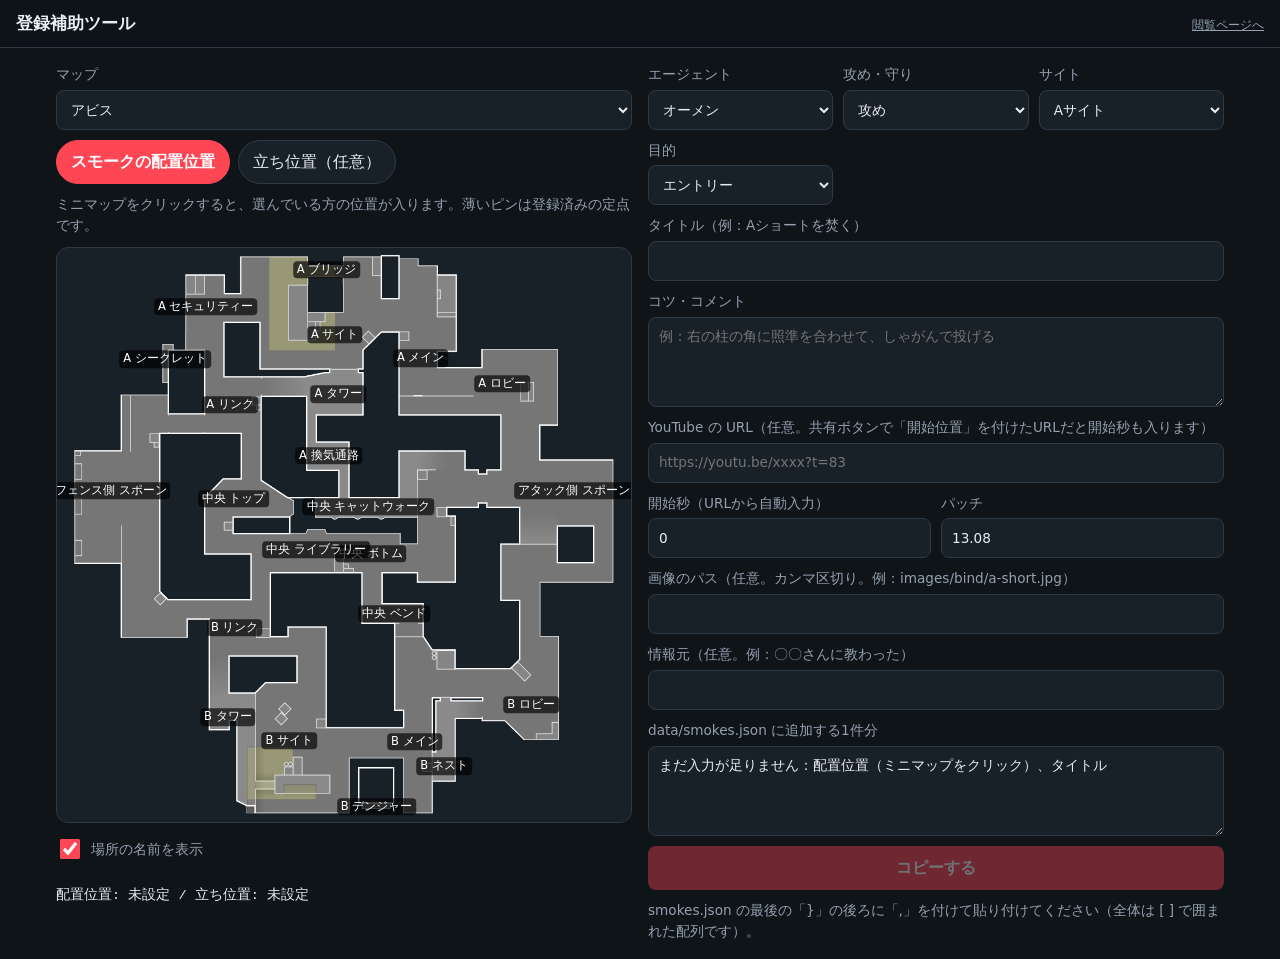
==== tools/picker.html @ d67166f4 "スモークのピンを実寸表示にし、他のエージェントの登録に対応 ピンが34px固定で着弾範囲が分からなかったため、エージェントごとの半径とマップの縮尺から 実寸の直径を計算し、半透明の円で描くようにした。" ====
<!doctype html>
<html lang="ja">
<head>
  <meta charset="utf-8">
  <meta name="viewport" content="width=device-width, initial-scale=1">
  <title>登録補助ツール | スモーク定点ノート</title>
  <link rel="stylesheet" href="../css/style.css">
  <style>
    .picker { display: grid; gap: 16px; padding: 16px; max-width: 1200px; margin: 0 auto; }
    @media (min-width: 900px) { .picker { grid-template-columns: 1fr 1fr; align-items: start; } }
    .picker .minimap { cursor: crosshair; }
    .ghost { opacity: 0.7; pointer-events: none !important; }
    .form { display: grid; gap: 10px; }
    .form label { display: grid; gap: 4px; font-size: 0.85rem; color: var(--muted); }
    .form input, .form select, .form textarea {
      font: inherit; color: var(--text); background: var(--panel); border: 1px solid var(--line);
      border-radius: 8px; padding: 8px 10px; min-height: 40px;
    }
    .form textarea { min-height: 90px; resize: vertical; }
    .row { display: grid; grid-template-columns: repeat(auto-fit, minmax(140px, 1fr)); gap: 10px; }
    .mode { display: flex; gap: 8px; flex-wrap: wrap; }
    .coord { font-family: ui-monospace, monospace; font-size: 0.85rem; color: var(--text); }
    .output { width: 100%; min-height: 260px; font-family: ui-monospace, monospace; font-size: 0.8rem; }
    .primary { min-height: var(--tap); border: 0; border-radius: 8px; background: var(--accent); color: #fff; font-weight: 700; }
    .primary:disabled { opacity: 0.4; cursor: not-allowed; }
    .hint { color: var(--muted); font-size: 0.85rem; margin: 0; }
  </style>
</head>
<body>
  <header class="topbar">
    <h1>登録補助ツール</h1>
    <a href="../index.html" class="act-label">閲覧ページへ</a>
  </header>

  <main class="picker">
    <section>
      <div class="form">
        <label>マップ
          <select id="map"></select>
        </label>
        <div class="mode" role="radiogroup" aria-label="クリックで設定する位置">
          <button type="button" class="chip is-active" data-mode="target">スモークの配置位置</button>
          <button type="button" class="chip" data-mode="stand">立ち位置（任意）</button>
        </div>
        <p class="hint">ミニマップをクリックすると、選んでいる方の位置が入ります。薄いピンは登録済みの定点です。</p>
      </div>
      <div id="minimap" class="minimap" style="margin-top:10px">
        <img id="minimap-img" alt="">
        <svg id="minimap-lines" class="minimap-lines" viewBox="0 0 1 1" preserveAspectRatio="none" aria-hidden="true"></svg>
        <div id="minimap-callouts" class="minimap-layer"></div>
        <div id="minimap-pins" class="minimap-layer"></div>
      </div>
      <label class="toggle"><input type="checkbox" id="show-callouts" checked><span>場所の名前を表示</span></label>
      <p class="coord">配置位置: <span id="target-text">未設定</span> / 立ち位置: <span id="stand-text">未設定</span></p>
    </section>

    <section class="form">
      <div class="row">
        <label>エージェント
          <select id="agent"></select>
        </label>
        <label>攻め・守り
          <select id="side"><option value="attack">攻め</option><option value="defense">守り</option></select>
        </label>
        <label>サイト
          <select id="site"></select>
        </label>
        <label>目的
          <select id="purpose"></select>
        </label>
      </div>
      <label>タイトル（例：Aショートを焚く）
        <input id="title" type="text">
      </label>
      <label>コツ・コメント
        <textarea id="comment" placeholder="例：右の柱の角に照準を合わせて、しゃがんで投げる"></textarea>
      </label>
      <label>YouTube の URL（任意。共有ボタンで「開始位置」を付けたURLだと開始秒も入ります）
        <input id="youtube" type="url" placeholder="https://youtu.be/xxxx?t=83">
      </label>
      <div class="row">
        <label>開始秒（URLから自動入力）
          <input id="start" type="number" min="0" value="0">
        </label>
        <label>パッチ
          <input id="patch" type="text">
        </label>
      </div>
      <label>画像のパス（任意。カンマ区切り。例：images/bind/a-short.jpg）
        <input id="images" type="text">
      </label>
      <label>情報元（任意。例：〇〇さんに教わった）
        <input id="source" type="text">
      </label>

      <label>data/smokes.json に追加する1件分
        <textarea id="output" class="output" readonly></textarea>
      </label>
      <button type="button" id="copy" class="primary">コピーする</button>
      <p class="hint">smokes.json の最後の「}」の後ろに「,」を付けて貼り付けてください（全体は [ ] で囲まれた配列です）。</p>
    </section>
  </main>

  <script src="../js/common.js"></script>
  <script src="picker.js"></script>
</body>
</html>
---- css/style.css ----
/* スマホを基準に作り、広い画面では2列に広げる */
:root {
  --bg: #0f1419;
  --panel: #182028;
  --panel-2: #212b35;
  --line: #2e3a46;
  --text: #e8edf2;
  --muted: #93a1af;
  --accent: #ff4655;      /* ピン・選択中 */
  --accent-soft: #ff465522;
  --stand: #3ddc97;       /* 立ち位置 */
  --warn: #f5b942;
  --radius: 12px;
  --tap: 44px;            /* タップしやすい最小サイズ */
}

* { box-sizing: border-box; }

/* display を指定した要素でも hidden 属性で確実に隠す */
[hidden] { display: none !important; }

html { -webkit-text-size-adjust: 100%; }

body {
  margin: 0;
  background: var(--bg);
  color: var(--text);
  font-family: system-ui, -apple-system, "Hiragino Sans", "Noto Sans JP", sans-serif;
  font-size: 16px;
  line-height: 1.6;
}

button { font: inherit; color: inherit; cursor: pointer; }

.topbar {
  position: sticky;
  top: 0;
  z-index: 10;
  display: flex;
  flex-wrap: wrap; /* 1行に収まらなければ右側の表示を2行目へ回す */
  align-items: baseline;
  justify-content: space-between;
  gap: 2px 8px;
  padding: 10px 16px;
  background: rgba(15, 20, 25, 0.92);
  backdrop-filter: blur(6px);
  border-bottom: 1px solid var(--line);
}
.topbar h1 { margin: 0; font-size: 1.05rem; white-space: nowrap; }
.act-label {
  max-width: 100%;
  overflow: hidden;
  color: var(--muted);
  font-size: 0.75rem;
  text-align: right;
  white-space: nowrap;
  text-overflow: ellipsis;
}

.layout {
  display: grid;
  /* minmax(0, …)：マップ選択行の長さで列が広がらないようにする */
  grid-template-columns: minmax(0, 1fr);
  gap: 16px;
  padding: 12px 16px 24px;
  max-width: 1200px;
  margin: 0 auto;
}

/* ---------- 絞り込み ---------- */
.controls { display: grid; grid-template-columns: minmax(0, 1fr); gap: 10px; }

.chips { display: flex; gap: 8px; }
.chips.wrap { flex-wrap: wrap; }
.chips.scroll-x {
  overflow-x: auto;
  scrollbar-width: none;
  padding-bottom: 2px;
  margin: 0 -16px;
  padding-left: 16px;
  padding-right: 16px;
}
.chips.scroll-x::-webkit-scrollbar { display: none; }

.chip {
  flex: 0 0 auto;
  min-height: var(--tap);
  padding: 0 14px;
  border: 1px solid var(--line);
  border-radius: 999px;
  background: var(--panel);
  display: inline-flex;
  align-items: center;
  gap: 6px;
  white-space: nowrap;
}
.chip.is-active { background: var(--accent); border-color: var(--accent); color: #fff; font-weight: 700; }
.chip-select {
  min-height: var(--tap);
  max-width: 100%;
  padding: 0 10px;
  border: 1px solid var(--line);
  border-radius: 999px;
  background: var(--panel);
  color: var(--text);
  font: inherit;
}
.chip-select.is-active { background: var(--accent); border-color: var(--accent); color: #fff; font-weight: 700; }
.chip-count {
  font-size: 0.75rem;
  min-width: 1.4em;
  padding: 0 6px;
  border-radius: 999px;
  background: #0003;
  text-align: center;
}

.other-maps summary {
  min-height: var(--tap);
  display: flex;
  align-items: center;
  color: var(--muted);
  font-size: 0.9rem;
  cursor: pointer;
}
.other-maps[open] summary { margin-bottom: 6px; }

.segmented {
  display: grid;
  grid-template-columns: 1fr 1fr;
  padding: 4px;
  gap: 4px;
  background: var(--panel);
  border: 1px solid var(--line);
  border-radius: var(--radius);
}
.segmented button {
  min-height: var(--tap);
  border: 0;
  border-radius: 8px;
  background: transparent;
  font-weight: 700;
}
.segmented button.is-active { background: var(--panel-2); color: var(--accent); }

/* ---------- ミニマップ ---------- */
.minimap {
  position: relative;
  width: 100%;
  aspect-ratio: 1 / 1;
  border-radius: var(--radius);
  overflow: hidden;
  background: var(--panel);
  border: 1px solid var(--line);
  container-type: inline-size; /* ピンの大きさをマップの表示幅に合わせるため */
}
.minimap img { position: absolute; inset: 0; width: 100%; height: 100%; object-fit: contain; }
.minimap-layer, .minimap-lines { position: absolute; inset: 0; width: 100%; height: 100%; }
.minimap-layer { pointer-events: none; }
.minimap-layer > * { pointer-events: auto; }
.minimap-lines { pointer-events: none; }
.minimap-lines line {
  stroke: var(--stand);
  stroke-width: 2px;
  stroke-dasharray: 6 4;
  vector-effect: non-scaling-stroke; /* 画面サイズに関係なく線の太さを一定に */
}

.pin {
  /* 直径は smokeStyle() が実寸から計算して渡す。下の 6cqw は半径が未登録のエージェント用 */
  width: var(--pin-size, 6cqw);
  height: var(--pin-size, 6cqw);
  margin: calc(var(--pin-size, 6cqw) / -2) 0 0 calc(var(--pin-size, 6cqw) / -2);
  position: absolute;
  display: flex;
  align-items: center;
  justify-content: center;
  padding: 0;
  border-radius: 50%;
  border: 1.5px solid #fff;
  background: #ff465566; /* 塗りだけ透かして下の地形を見えるようにする */
  color: #fff;
  font-weight: 800;
  font-size: max(10px, 2.8cqw); /* 円が小さくても番号は読める大きさを保つ */
  line-height: 1;
  white-space: nowrap;
  text-shadow: 0 1px 2px #000;
  outline-offset: 2px;
}
/* 見た目が小さくてもタップ判定は44px確保する */
.pin::after {
  content: "";
  position: absolute;
  top: 50%;
  left: 50%;
  width: max(100%, var(--tap));
  height: max(100%, var(--tap));
  transform: translate(-50%, -50%);
}
/* 円の大きさは実寸なので、選択中も拡大せず色で区別する */
.pin.is-selected { background: #ff4655aa; box-shadow: 0 0 0 3px var(--accent-soft); z-index: 2; }

.stand {
  --stand-size: max(8px, 2.4cqw);
  position: absolute;
  width: var(--stand-size);
  height: var(--stand-size);
  margin: calc(var(--stand-size) / -2) 0 0 calc(var(--stand-size) / -2);
  border-radius: 50%;
  background: var(--stand);
  border: 2px solid #fff;
}

.callout {
  position: absolute;
  transform: translate(-50%, -50%);
  padding: 0 4px;
  font-size: 0.62rem;
  line-height: 1.5;
  white-space: nowrap;
  color: #fff;
  background: #000a;
  border-radius: 4px;
  pointer-events: none !important;
}

.toggle {
  display: inline-flex;
  align-items: center;
  gap: 8px;
  min-height: var(--tap);
  margin-top: 4px;
  color: var(--muted);
  font-size: 0.9rem;
}
.toggle input { width: 20px; height: 20px; accent-color: var(--accent); }

/* ---------- カード ---------- */
.result-count { margin: 0 0 8px; color: var(--muted); font-size: 0.9rem; }

.cards { list-style: none; margin: 0; padding: 0; display: grid; gap: 12px; }

.card {
  background: var(--panel);
  border: 1px solid var(--line);
  border-radius: var(--radius);
  padding: 12px;
  display: grid;
  gap: 8px;
}
.card.is-selected { border-color: var(--accent); box-shadow: 0 0 0 1px var(--accent); }

.card-head {
  display: flex;
  align-items: flex-start;
  gap: 10px;
  min-height: var(--tap);
  padding: 0;
  border: 0;
  background: none;
  text-align: left;
}
.card-number {
  flex: 0 0 auto;
  width: 30px;
  height: 30px;
  border-radius: 50%;
  background: var(--accent);
  display: grid;
  place-items: center;
  font-weight: 800;
  font-size: 0.85rem;
}
.card-title { font-weight: 700; padding-top: 2px; }

.badges { display: flex; flex-wrap: wrap; gap: 6px; }
.badge {
  font-size: 0.75rem;
  padding: 2px 8px;
  border-radius: 999px;
  background: var(--panel-2);
  color: var(--muted);
}
.badge-agent { color: var(--text); }
.badge-warn { color: var(--bg); background: var(--warn); }

.card-comment { margin: 0; white-space: pre-wrap; }
.card-image { width: 100%; border-radius: 8px; display: block; }
.card-source { margin: 0; color: var(--muted); font-size: 0.8rem; }

.video-button {
  width: 100%;
  min-height: var(--tap);
  border: 1px solid var(--line);
  border-radius: 8px;
  background: var(--panel-2);
}
.video iframe { width: 100%; aspect-ratio: 16 / 9; border: 0; border-radius: 8px; display: block; }

.empty {
  padding: 16px;
  border: 1px dashed var(--line);
  border-radius: var(--radius);
  color: var(--muted);
  font-size: 0.9rem;
}

/* ---------- 初期設定の案内・フッター ---------- */
.setup-message { max-width: 640px; margin: 24px auto; padding: 16px; }
.setup-message code { background: var(--panel-2); padding: 2px 6px; border-radius: 4px; word-break: break-all; }

.footer { padding: 16px; color: var(--muted); font-size: 0.75rem; border-top: 1px solid var(--line); }
.footer p { max-width: 40rem; margin: 0 auto; text-wrap: pretty; }
.footer p + p { margin-top: 8px; }

/* ---------- 広い画面（PC・タブレット横） ---------- */
@media (min-width: 900px) {
  .layout {
    grid-template-columns: minmax(360px, 1fr) minmax(320px, 1fr);
    grid-template-areas:
      "controls controls"
      "map      list";
    align-items: start;
  }
  .controls { grid-area: controls; }
  .map-panel { grid-area: map; position: sticky; top: 64px; }
  .list-panel { grid-area: list; }
  .chips.scroll-x { flex-wrap: wrap; overflow: visible; margin: 0; padding: 0; }
  .segmented { max-width: 320px; }
  .callout { font-size: 0.72rem; }
  .footer { text-align: center; }
}
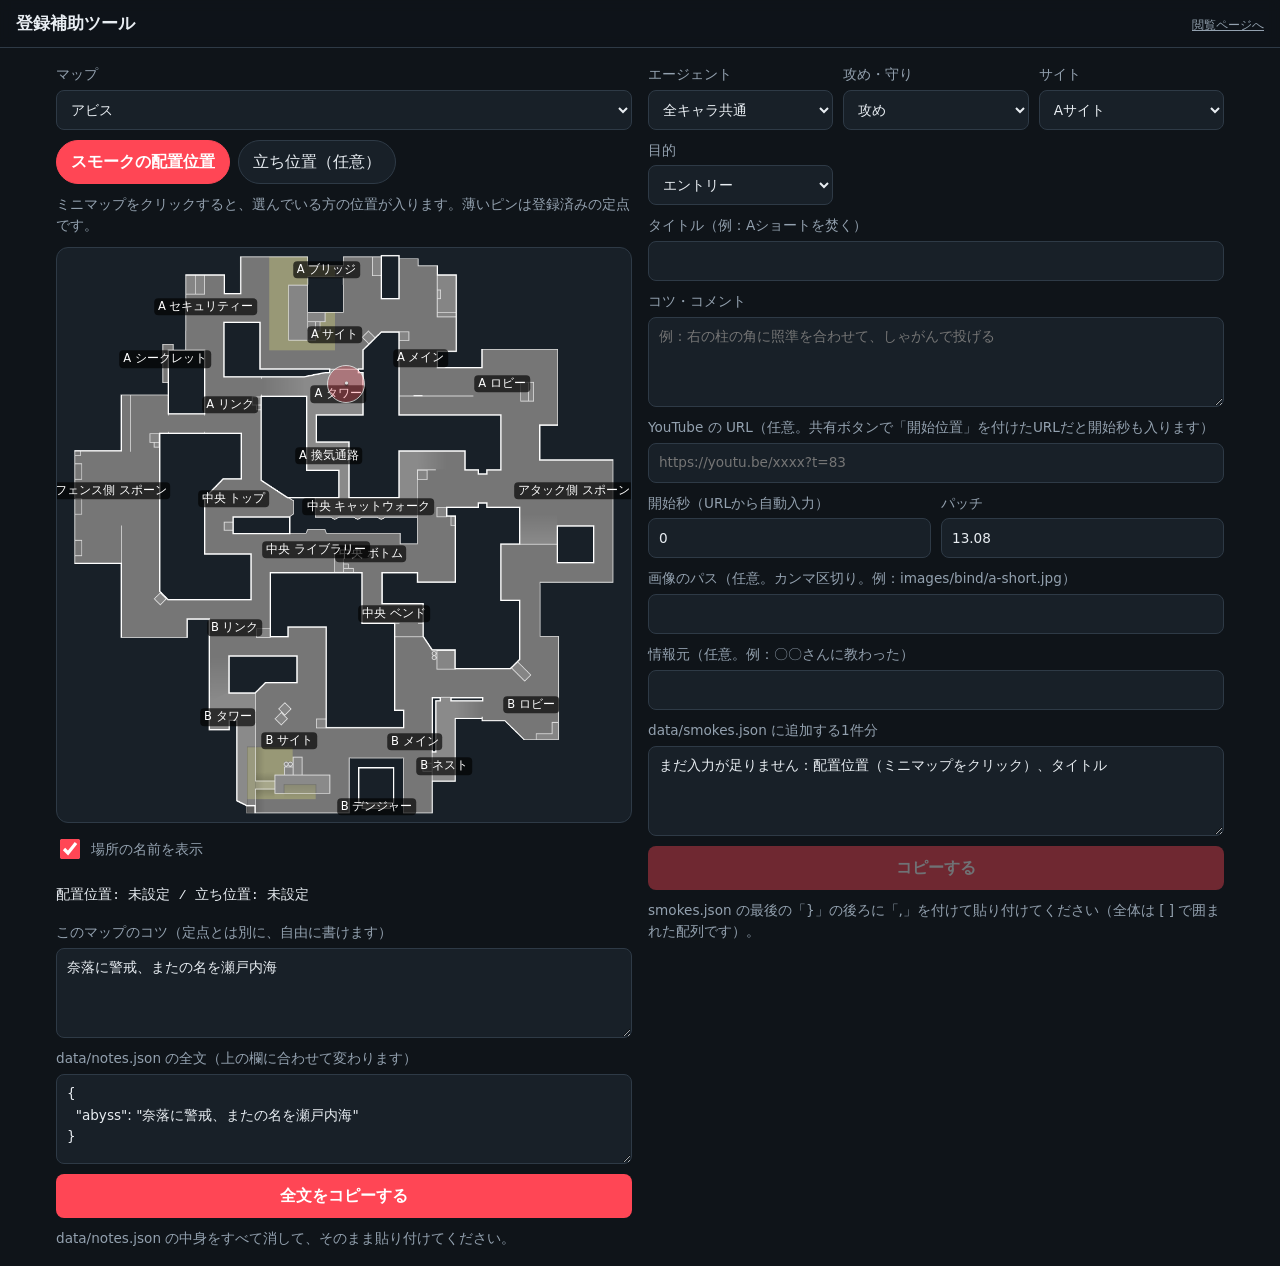
==== commit c117ed5a: "マップごとのコツ欄と登録補助ツールからの直接保存を追加 定点とは別にマップの注意点を残せるよう data/notes.json と閲覧ページの表示を追加した。 JSON の貼り付けをなくすため、scr" ====
--- a/tools/picker.html
+++ b/tools/picker.html
@@ -21,6 +21,8 @@
     .mode { display: flex; gap: 8px; flex-wrap: wrap; }
     .coord { font-family: ui-monospace, monospace; font-size: 0.85rem; color: var(--text); }
     .output { width: 100%; min-height: 260px; font-family: ui-monospace, monospace; font-size: 0.8rem; }
+    .notes-form { margin-top: 16px; }
+    .notes-output { width: 100%; font-family: ui-monospace, monospace; font-size: 0.8rem; }
     .primary { min-height: var(--tap); border: 0; border-radius: 8px; background: var(--accent); color: #fff; font-weight: 700; }
     .primary:disabled { opacity: 0.4; cursor: not-allowed; }
     .hint { color: var(--muted); font-size: 0.85rem; margin: 0; }
@@ -52,6 +54,19 @@
       </div>
       <label class="toggle"><input type="checkbox" id="show-callouts" checked><span>場所の名前を表示</span></label>
       <p class="coord">配置位置: <span id="target-text">未設定</span> / 立ち位置: <span id="stand-text">未設定</span></p>
+
+      <div class="notes-form form">
+        <label>このマップのコツ（定点とは別に、自由に書けます）
+          <textarea id="map-note" placeholder="例：このマップは初動で中央を取ると動きやすい"></textarea>
+        </label>
+        <label class="copy-only">data/notes.json の全文（上の欄に合わせて変わります）
+          <textarea id="notes-output" class="notes-output" readonly></textarea>
+        </label>
+        <button type="button" id="copy-notes" class="primary copy-only">全文をコピーする</button>
+        <p class="hint copy-only">data/notes.json の中身をすべて消して、そのまま貼り付けてください。</p>
+        <button type="button" id="save-notes" class="primary save-only" hidden disabled>コツを保存する</button>
+        <p class="hint save-only" hidden>マップを切り替えて書いた分もまとめて保存します。</p>
+      </div>
     </section>
 
     <section class="form">
@@ -96,8 +111,10 @@
       <label>data/smokes.json に追加する1件分
         <textarea id="output" class="output" readonly></textarea>
       </label>
-      <button type="button" id="copy" class="primary">コピーする</button>
-      <p class="hint">smokes.json の最後の「}」の後ろに「,」を付けて貼り付けてください（全体は [ ] で囲まれた配列です）。</p>
+      <button type="button" id="copy" class="primary copy-only">コピーする</button>
+      <p class="hint copy-only">smokes.json の最後の「}」の後ろに「,」を付けて貼り付けてください（全体は [ ] で囲まれた配列です）。</p>
+      <button type="button" id="save-smoke" class="primary save-only" hidden disabled>定点を保存する</button>
+      <p class="hint save-only" hidden>data/smokes.json の最後に追加します。保存すると入力欄は空に戻ります。</p>
     </section>
   </main>
 
--- a/css/style.css
+++ b/css/style.css
@@ -95,17 +95,52 @@
   white-space: nowrap;
 }
 .chip.is-active { background: var(--accent); border-color: var(--accent); color: #fff; font-weight: 700; }
-.chip-select {
-  min-height: var(--tap);
-  max-width: 100%;
-  padding: 0 10px;
-  border: 1px solid var(--line);
-  border-radius: 999px;
-  background: var(--panel);
-  color: var(--text);
-  font: inherit;
-}
-.chip-select.is-active { background: var(--accent); border-color: var(--accent); color: #fff; font-weight: 700; }
+/* プール外のマップとエージェントのメニュー（一覧の角も丸くするため自前で作っている） */
+.chip-menu { position: relative; }
+.chip-menu-toggle::after {
+  content: "";
+  width: 7px;
+  height: 7px;
+  margin: -3px 2px 0 2px;
+  border-right: 1.5px solid currentColor;
+  border-bottom: 1.5px solid currentColor;
+  transform: rotate(45deg);
+}
+.chip-menu-toggle[aria-expanded="true"]::after { margin-top: 3px; transform: rotate(225deg); }
+.chip.is-outlined { border-color: var(--accent); color: var(--accent); font-weight: 700; }
+.chip-menu-list {
+  position: absolute;
+  top: calc(100% + 6px);
+  left: 0;
+  z-index: 5;
+  display: grid;
+  gap: 2px;
+  min-width: 11em;
+  max-height: 75vh;
+  overflow-y: auto;
+  scrollbar-width: none; /* 太いスクロールバーが角丸の内側に出ないようにする */
+  padding: 6px;
+  border: 1px solid var(--line);
+  border-radius: var(--radius);
+  background: var(--panel);
+  box-shadow: 0 6px 20px #0008;
+}
+.chip-menu-list.align-right { left: auto; right: 0; }
+.chip-menu-list button {
+  min-height: var(--tap);
+  display: flex;
+  align-items: center;
+  justify-content: space-between;
+  gap: 12px;
+  padding: 0 12px;
+  border: 0;
+  border-radius: 8px;
+  background: transparent;
+  text-align: left;
+  white-space: nowrap;
+}
+.chip-menu-list button:hover { background: var(--panel-2); }
+.chip-menu-list button.is-active { color: var(--accent); font-weight: 700; }
 .chip-count {
   font-size: 0.75rem;
   min-width: 1.4em;
@@ -115,19 +150,11 @@
   text-align: center;
 }
 
-.other-maps summary {
-  min-height: var(--tap);
-  display: flex;
-  align-items: center;
-  color: var(--muted);
-  font-size: 0.9rem;
-  cursor: pointer;
-}
-.other-maps[open] summary { margin-bottom: 6px; }
+.sub-menus { display: flex; flex-wrap: wrap; gap: 8px; margin-top: 8px; }
 
 .segmented {
   display: grid;
-  grid-template-columns: 1fr 1fr;
+  grid-template-columns: repeat(3, 1fr);
   padding: 4px;
   gap: 4px;
   background: var(--panel);
@@ -236,6 +263,16 @@
 .toggle input { width: 20px; height: 20px; accent-color: var(--accent); }
 
 /* ---------- カード ---------- */
+.map-note {
+  margin-bottom: 12px;
+  padding: 12px;
+  background: var(--panel);
+  border: 1px solid var(--line);
+  border-radius: var(--radius);
+}
+.map-note h2 { margin: 0 0 4px; color: var(--muted); font-size: 0.9rem; }
+.map-note p { margin: 0; white-space: pre-wrap; overflow-wrap: anywhere; }
+
 .result-count { margin: 0 0 8px; color: var(--muted); font-size: 0.9rem; }
 
 .cards { list-style: none; margin: 0; padding: 0; display: grid; gap: 12px; }
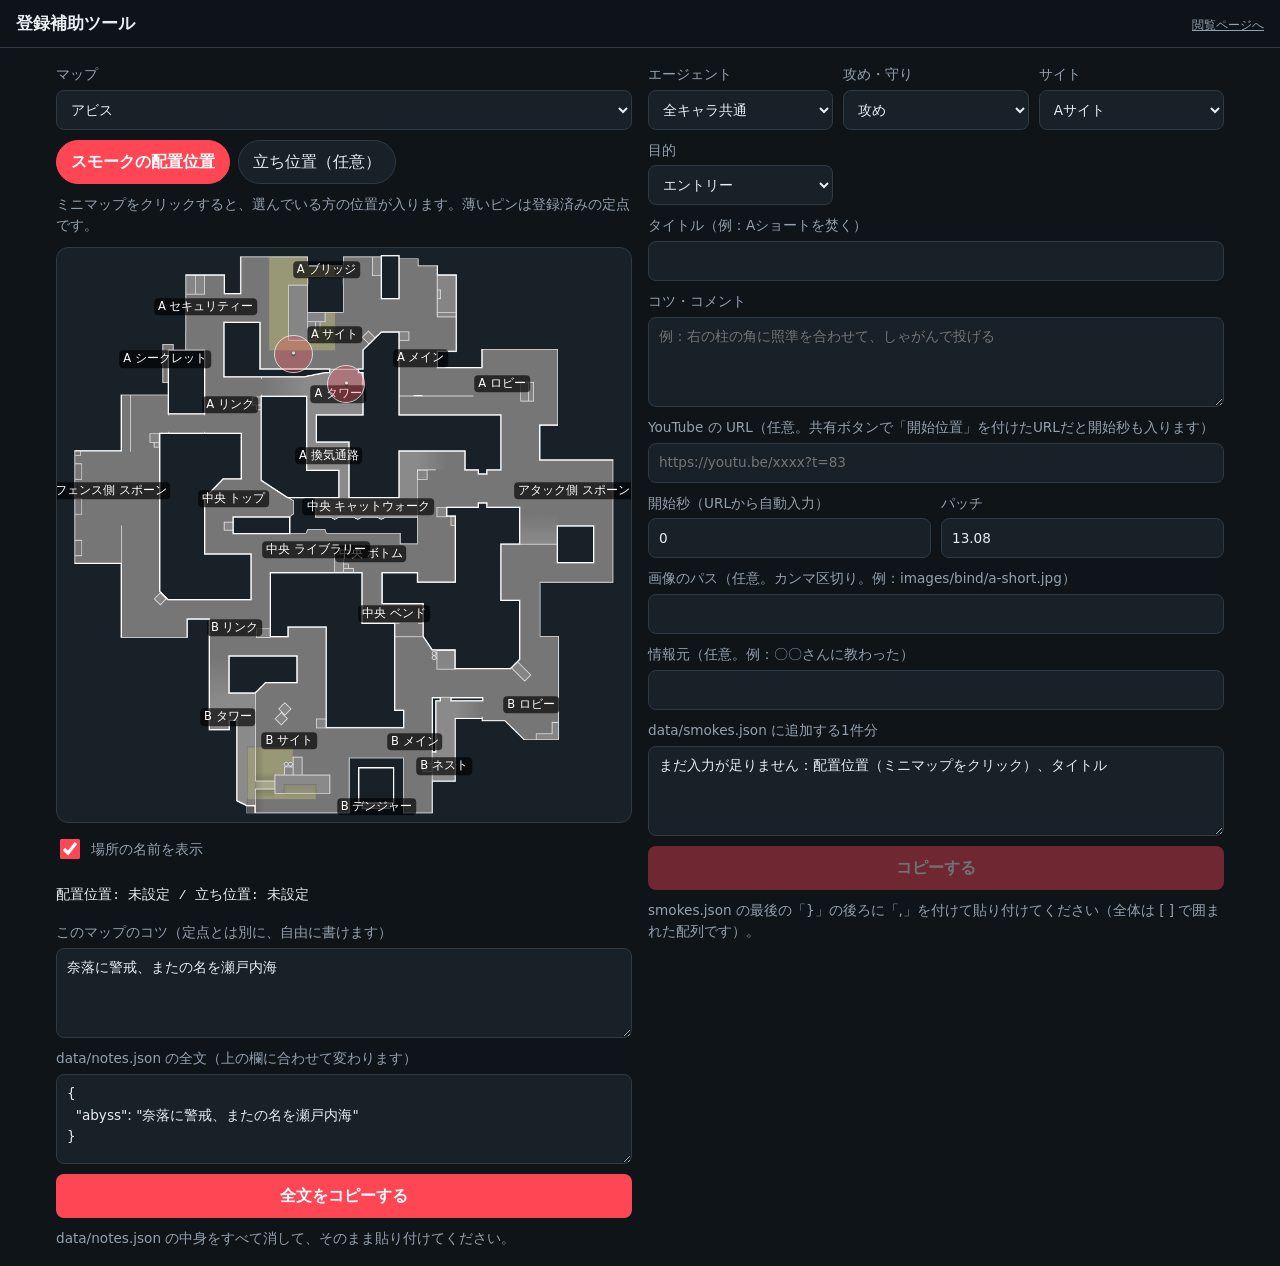
==== commit 60c610d2: "登録補助ツールで定点を編集できるようにし、位置選択の自動切り替えをやめる 登録済みの定点を JSON の手編集なしで直せるよう、同じ画面から読み込んで更新できるようにした。 配置位置のクリックで立ち位" ====
--- a/tools/picker.html
+++ b/tools/picker.html
@@ -70,6 +70,9 @@
     </section>
 
     <section class="form">
+      <label class="save-only" hidden>編集する定点（選んでいるマップの登録済みから選べます）
+        <select id="edit-target"></select>
+      </label>
       <div class="row">
         <label>エージェント
           <select id="agent"></select>
@@ -114,7 +117,7 @@
       <button type="button" id="copy" class="primary copy-only">コピーする</button>
       <p class="hint copy-only">smokes.json の最後の「}」の後ろに「,」を付けて貼り付けてください（全体は [ ] で囲まれた配列です）。</p>
       <button type="button" id="save-smoke" class="primary save-only" hidden disabled>定点を保存する</button>
-      <p class="hint save-only" hidden>data/smokes.json の最後に追加します。保存すると入力欄は空に戻ります。</p>
+      <p class="hint save-only" hidden>data/smokes.json の最後に追加します。編集中は、選んだ定点を上書きします。保存すると入力欄は空に戻ります。</p>
     </section>
   </main>
 
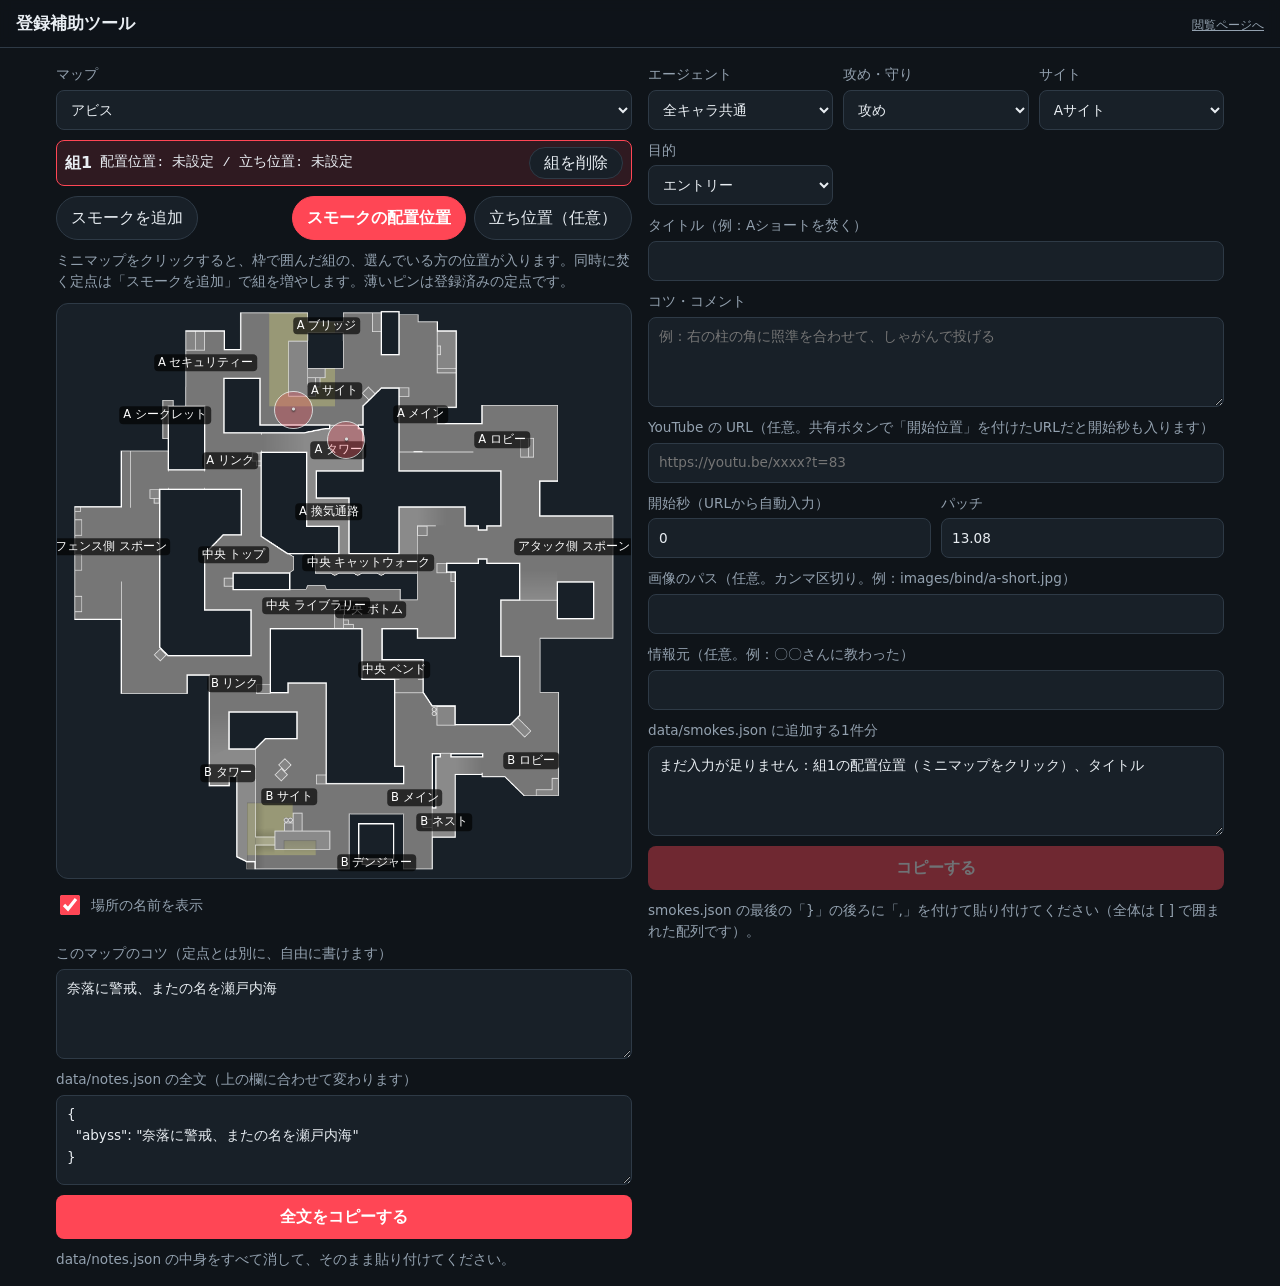
==== commit 4407db96: "1件の定点に複数のスモーク位置を持たせる 同時に焚く定点を1件で扱えるよう、smokes.json の target と stand を points 配列に変え、閲覧ページは同じ番号で円を描き、登録" ====
--- a/tools/picker.html
+++ b/tools/picker.html
@@ -19,12 +19,24 @@
     .form textarea { min-height: 90px; resize: vertical; }
     .row { display: grid; grid-template-columns: repeat(auto-fit, minmax(140px, 1fr)); gap: 10px; }
     .mode { display: flex; gap: 8px; flex-wrap: wrap; }
+    .points { display: grid; gap: 6px; }
+    .point-row {
+      display: flex; align-items: center; gap: 8px; padding: 6px 8px; min-height: var(--tap);
+      border: 1px solid var(--line); border-radius: 8px; background: var(--panel); cursor: pointer;
+    }
+    .point-row.is-active { border-color: var(--accent); background: var(--accent-soft); }
+    .point-row .point-name { font-weight: 700; white-space: nowrap; }
+    .point-row .coord { flex: 1; }
+    .point-row .chip { min-height: 32px; }
+    .mode-sep { flex: 1; }
     .coord { font-family: ui-monospace, monospace; font-size: 0.85rem; color: var(--text); }
     .output { width: 100%; min-height: 260px; font-family: ui-monospace, monospace; font-size: 0.8rem; }
     .notes-form { margin-top: 16px; }
     .notes-output { width: 100%; font-family: ui-monospace, monospace; font-size: 0.8rem; }
     .primary { min-height: var(--tap); border: 0; border-radius: 8px; background: var(--accent); color: #fff; font-weight: 700; }
     .primary:disabled { opacity: 0.4; cursor: not-allowed; }
+    .danger { min-height: var(--tap); border: 1px solid var(--accent); border-radius: 8px; background: transparent; color: var(--accent); font-weight: 700; }
+    .danger.is-armed { background: var(--warn); border-color: var(--warn); color: #111; }
     .hint { color: var(--muted); font-size: 0.85rem; margin: 0; }
   </style>
 </head>
@@ -40,11 +52,16 @@
         <label>マップ
           <select id="map"></select>
         </label>
-        <div class="mode" role="radiogroup" aria-label="クリックで設定する位置">
-          <button type="button" class="chip is-active" data-mode="target">スモークの配置位置</button>
-          <button type="button" class="chip" data-mode="stand">立ち位置（任意）</button>
+        <div id="points" class="points" aria-label="スモークの組"></div>
+        <div class="mode">
+          <button type="button" id="add-point" class="chip">スモークを追加</button>
+          <span class="mode-sep" aria-hidden="true"></span>
+          <div class="mode" role="radiogroup" aria-label="クリックで設定する位置">
+            <button type="button" class="chip is-active" data-mode="target">スモークの配置位置</button>
+            <button type="button" class="chip" data-mode="stand">立ち位置（任意）</button>
+          </div>
         </div>
-        <p class="hint">ミニマップをクリックすると、選んでいる方の位置が入ります。薄いピンは登録済みの定点です。</p>
+        <p class="hint">ミニマップをクリックすると、枠で囲んだ組の、選んでいる方の位置が入ります。同時に焚く定点は「スモークを追加」で組を増やします。薄いピンは登録済みの定点です。</p>
       </div>
       <div id="minimap" class="minimap" style="margin-top:10px">
         <img id="minimap-img" alt="">
@@ -53,7 +70,6 @@
         <div id="minimap-pins" class="minimap-layer"></div>
       </div>
       <label class="toggle"><input type="checkbox" id="show-callouts" checked><span>場所の名前を表示</span></label>
-      <p class="coord">配置位置: <span id="target-text">未設定</span> / 立ち位置: <span id="stand-text">未設定</span></p>
 
       <div class="notes-form form">
         <label>このマップのコツ（定点とは別に、自由に書けます）
@@ -118,6 +134,7 @@
       <p class="hint copy-only">smokes.json の最後の「}」の後ろに「,」を付けて貼り付けてください（全体は [ ] で囲まれた配列です）。</p>
       <button type="button" id="save-smoke" class="primary save-only" hidden disabled>定点を保存する</button>
       <p class="hint save-only" hidden>data/smokes.json の最後に追加します。編集中は、選んだ定点を上書きします。保存すると入力欄は空に戻ります。</p>
+      <button type="button" id="delete-smoke" class="danger" hidden>この定点を削除する</button>
     </section>
   </main>
 
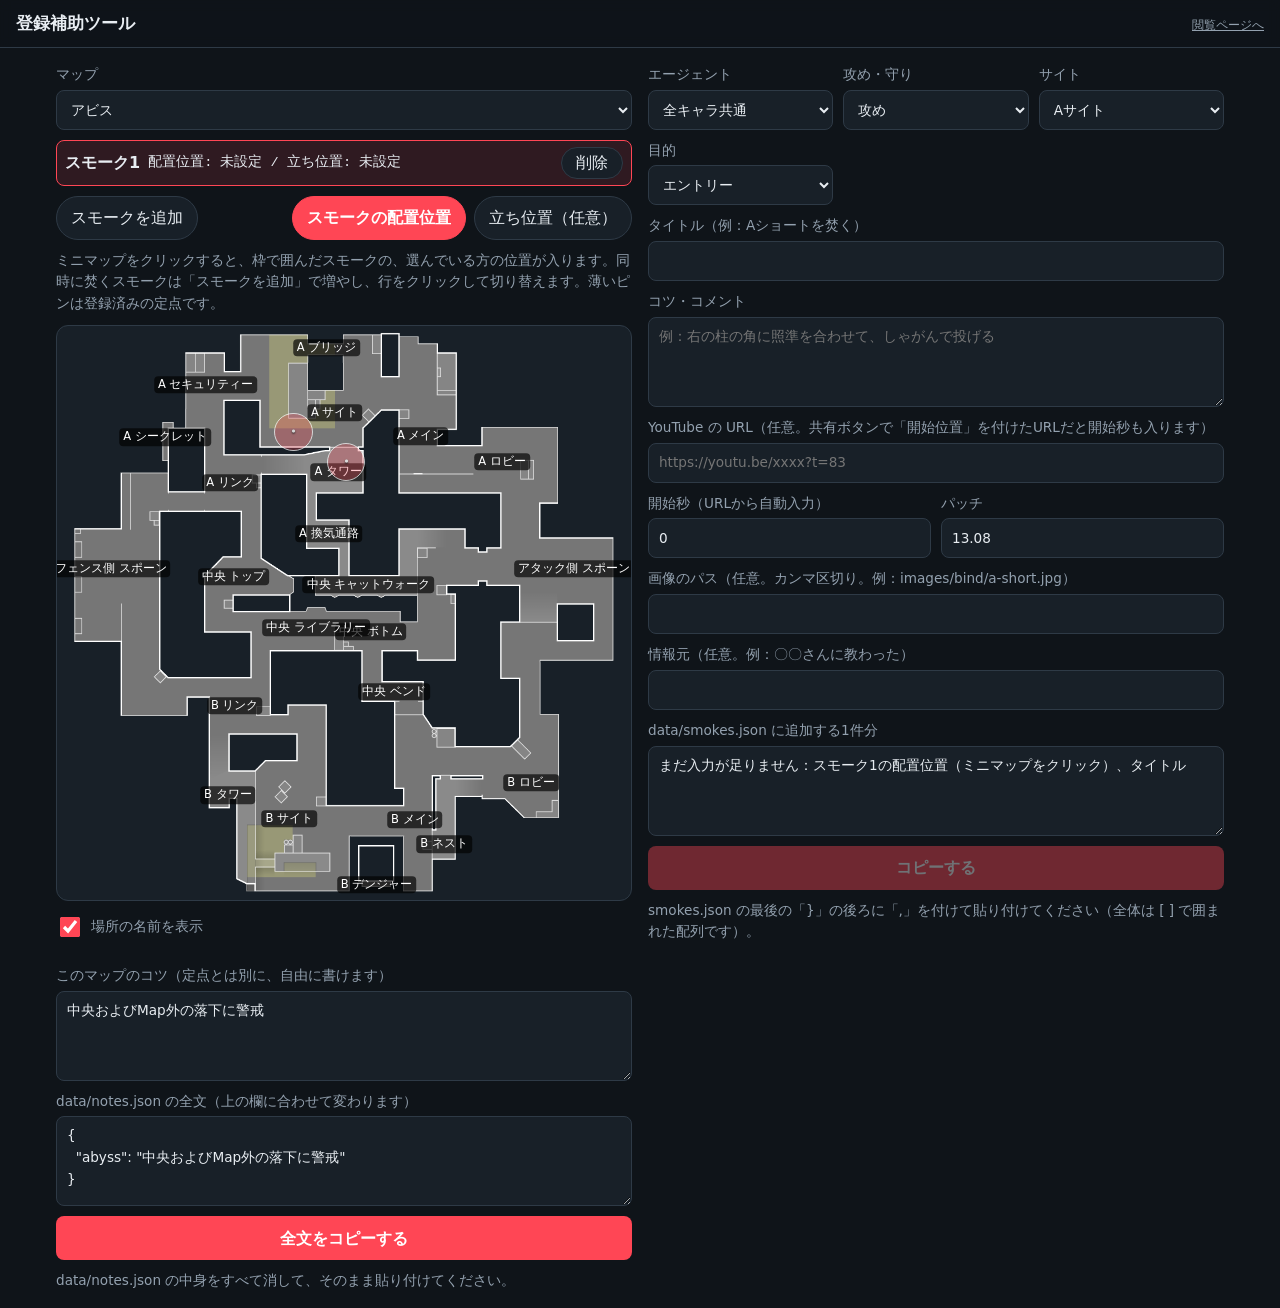
==== commit 9a86b307: "登録補助ツールに LLM の下書きの取り込みを追加する 動画から定点を登録するときに座標以外の入力を省けるよう、全マップ共通の依頼文の生成、下書きの取り込みと一覧、場所の名前からの仮のピン配置と確定を" ====
--- a/tools/picker.html
+++ b/tools/picker.html
@@ -29,6 +29,23 @@
     .point-row .coord { flex: 1; }
     .point-row .chip { min-height: 32px; }
     .mode-sep { flex: 1; }
+    .drafts { border: 1px solid var(--line); border-radius: 8px; padding: 8px 10px; background: var(--panel); }
+    .drafts summary { cursor: pointer; font-weight: 700; }
+    .drafts > .form { margin-top: 10px; }
+    .draft-list { list-style: none; margin: 0; padding: 0; display: grid; gap: 6px; }
+    .draft-item {
+      display: flex; align-items: center; gap: 8px; padding: 6px 8px; min-height: var(--tap);
+      border: 1px solid var(--line); border-radius: 8px; cursor: pointer;
+    }
+    .draft-item.is-active { border-color: var(--accent); background: var(--accent-soft); }
+    .draft-item .draft-title { flex: 1; }
+    .draft-item .chip { min-height: 32px; }
+    .draft-warn { color: var(--warn); font-size: 0.8rem; white-space: nowrap; }
+    .draft-warnings { border: 1px solid var(--warn); border-radius: 8px; padding: 8px 10px; color: var(--warn); font-size: 0.85rem; }
+    .draft-warnings ul { margin: 4px 0 0; padding-left: 1.2em; }
+    /* 場所の名前から仮に置いた位置。クリックで直すと通常の見た目に戻る */
+    .pin.tentative { background: #f5b94233 !important; border: 2px dashed var(--warn); color: var(--warn); }
+    .stand.tentative { background: transparent; border: 2px dashed var(--warn); }
     .coord { font-family: ui-monospace, monospace; font-size: 0.85rem; color: var(--text); }
     .output { width: 100%; min-height: 260px; font-family: ui-monospace, monospace; font-size: 0.8rem; }
     .notes-form { margin-top: 16px; }
@@ -52,7 +69,7 @@
         <label>マップ
           <select id="map"></select>
         </label>
-        <div id="points" class="points" aria-label="スモークの組"></div>
+        <div id="points" class="points" aria-label="同時に焚くスモーク"></div>
         <div class="mode">
           <button type="button" id="add-point" class="chip">スモークを追加</button>
           <span class="mode-sep" aria-hidden="true"></span>
@@ -61,7 +78,7 @@
             <button type="button" class="chip" data-mode="stand">立ち位置（任意）</button>
           </div>
         </div>
-        <p class="hint">ミニマップをクリックすると、枠で囲んだ組の、選んでいる方の位置が入ります。同時に焚く定点は「スモークを追加」で組を増やします。薄いピンは登録済みの定点です。</p>
+        <p class="hint">ミニマップをクリックすると、枠で囲んだスモークの、選んでいる方の位置が入ります。同時に焚くスモークは「スモークを追加」で増やし、行をクリックして切り替えます。薄いピンは登録済みの定点です。</p>
       </div>
       <div id="minimap" class="minimap" style="margin-top:10px">
         <img id="minimap-img" alt="">
@@ -86,6 +103,23 @@
     </section>
 
     <section class="form">
+      <details class="drafts save-only" hidden open>
+        <summary id="drafts-summary">LLM の下書きを取り込む</summary>
+        <div class="form">
+          <button type="button" id="copy-prompt" class="chip">依頼文をコピー</button>
+          <p class="hint">動画を読める LLM に、この依頼文と動画を渡します。返ってきた JSON 配列を下に貼り付けます。</p>
+          <label>動画の URL（取り込む全件に使います。開始秒は各下書きの start）
+            <input id="draft-video" type="url" placeholder="https://youtu.be/xxxx">
+          </label>
+          <label>下書き（JSON 配列）
+            <textarea id="draft-input" class="notes-output" placeholder='[{"map": "ascent", "agent": "Omen", ...}]'></textarea>
+          </label>
+          <button type="button" id="import-drafts" class="primary">下書きを貼り付けて取り込む</button>
+          <p id="import-message" class="hint" hidden></p>
+          <ul id="draft-list" class="draft-list"></ul>
+        </div>
+      </details>
+      <div id="draft-warnings" class="draft-warnings" hidden></div>
       <label class="save-only" hidden>編集する定点（選んでいるマップの登録済みから選べます）
         <select id="edit-target"></select>
       </label>
@@ -120,6 +154,7 @@
           <input id="patch" type="text">
         </label>
       </div>
+      <a id="open-video" class="hint" href="#" target="_blank" rel="noopener" hidden>この秒数から動画を開く</a>
       <label>画像のパス（任意。カンマ区切り。例：images/bind/a-short.jpg）
         <input id="images" type="text">
       </label>
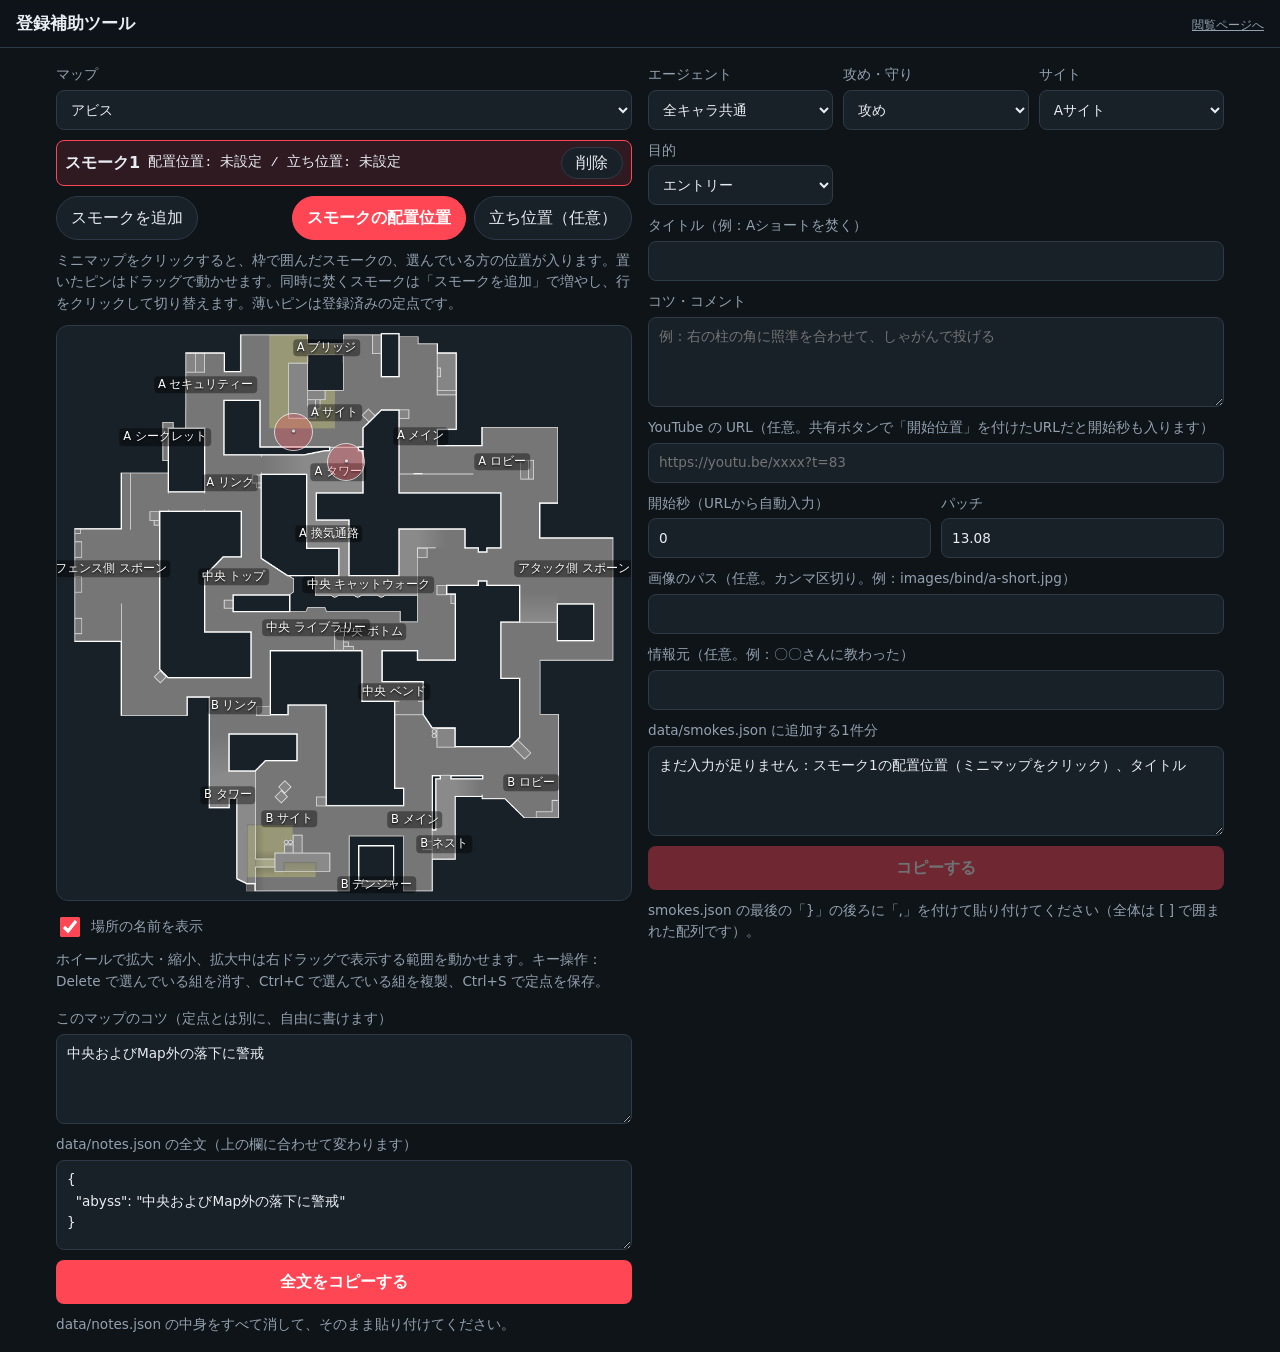
==== commit 1f9d8f54: "登録補助ツールでピンのドラッグ、ホイールでの拡大、ショートカットキーに対応する 位置を細かく合わせやすくするため、置いたピンをドラッグで動かせるようにし、マップをホイールで最大8倍まで拡大して右ドラッ" ====
--- a/tools/picker.html
+++ b/tools/picker.html
@@ -7,8 +7,16 @@
   <link rel="stylesheet" href="../css/style.css">
   <style>
     .picker { display: grid; gap: 16px; padding: 16px; max-width: 1200px; margin: 0 auto; }
-    @media (min-width: 900px) { .picker { grid-template-columns: 1fr 1fr; align-items: start; } }
-    .picker .minimap { cursor: crosshair; }
+    /* minmax(0, …) にして、行の文字の長さで列の幅（＝マップの大きさ）が変わらないようにする */
+    @media (min-width: 900px) { .picker { grid-template-columns: minmax(0, 1fr) minmax(0, 1fr); align-items: start; } }
+    .picker .minimap { cursor: crosshair; touch-action: none; user-select: none; }
+    .picker .minimap [data-kind] { cursor: grab; }
+    .picker .minimap:active [data-kind] { cursor: grabbing; }
+    /* 拡大はこの枠ごと transform で行う。ピンの円は実寸なので一緒に大きくし、
+       立ち位置の点と場所の名前は拡大率で割り戻して画面上の大きさを保つ */
+    .minimap-stage { position: absolute; inset: 0; transform-origin: 0 0; }
+    .minimap-stage .stand { scale: calc(1 / var(--zoom, 1)); }
+    .minimap-stage .callout { scale: calc(1 / var(--zoom, 1)); transform-origin: 0 0; }
     .ghost { opacity: 0.7; pointer-events: none !important; }
     .form { display: grid; gap: 10px; }
     .form label { display: grid; gap: 4px; font-size: 0.85rem; color: var(--muted); }
@@ -26,7 +34,8 @@
     }
     .point-row.is-active { border-color: var(--accent); background: var(--accent-soft); }
     .point-row .point-name { font-weight: 700; white-space: nowrap; }
-    .point-row .coord { flex: 1; }
+    /* 立ち位置を置いてボタンが増えても行が折り返さないようにする（折り返すとマップが下へずれる） */
+    .point-row .coord { flex: 1; min-width: 0; white-space: nowrap; overflow: hidden; text-overflow: ellipsis; }
     .point-row .chip { min-height: 32px; }
     .mode-sep { flex: 1; }
     .drafts { border: 1px solid var(--line); border-radius: 8px; padding: 8px 10px; background: var(--panel); }
@@ -40,10 +49,11 @@
     .draft-item.is-active { border-color: var(--accent); background: var(--accent-soft); }
     .draft-item .draft-title { flex: 1; }
     .draft-item .chip { min-height: 32px; }
+    .draft-video { display: grid; gap: 4px; }
     .draft-warn { color: var(--warn); font-size: 0.8rem; white-space: nowrap; }
     .draft-warnings { border: 1px solid var(--warn); border-radius: 8px; padding: 8px 10px; color: var(--warn); font-size: 0.85rem; }
     .draft-warnings ul { margin: 4px 0 0; padding-left: 1.2em; }
-    /* 場所の名前から仮に置いた位置。クリックで直すと通常の見た目に戻る */
+    /* 場所の名前から仮に置いた位置。クリックかドラッグで直すと通常の見た目に戻る */
     .pin.tentative { background: #f5b94233 !important; border: 2px dashed var(--warn); color: var(--warn); }
     .stand.tentative { background: transparent; border: 2px dashed var(--warn); }
     .coord { font-family: ui-monospace, monospace; font-size: 0.85rem; color: var(--text); }
@@ -78,15 +88,22 @@
             <button type="button" class="chip" data-mode="stand">立ち位置（任意）</button>
           </div>
         </div>
-        <p class="hint">ミニマップをクリックすると、枠で囲んだスモークの、選んでいる方の位置が入ります。同時に焚くスモークは「スモークを追加」で増やし、行をクリックして切り替えます。薄いピンは登録済みの定点です。</p>
+        <p class="hint">ミニマップをクリックすると、枠で囲んだスモークの、選んでいる方の位置が入ります。置いたピンはドラッグで動かせます。同時に焚くスモークは「スモークを追加」で増やし、行をクリックして切り替えます。薄いピンは登録済みの定点です。</p>
       </div>
       <div id="minimap" class="minimap" style="margin-top:10px">
-        <img id="minimap-img" alt="">
-        <svg id="minimap-lines" class="minimap-lines" viewBox="0 0 1 1" preserveAspectRatio="none" aria-hidden="true"></svg>
-        <div id="minimap-callouts" class="minimap-layer"></div>
-        <div id="minimap-pins" class="minimap-layer"></div>
+        <div id="minimap-stage" class="minimap-stage">
+          <img id="minimap-img" alt="">
+          <svg id="minimap-lines" class="minimap-lines" viewBox="0 0 1 1" preserveAspectRatio="none" aria-hidden="true"></svg>
+          <div id="minimap-callouts" class="minimap-layer"></div>
+          <div id="minimap-pins" class="minimap-layer"></div>
+        </div>
       </div>
-      <label class="toggle"><input type="checkbox" id="show-callouts" checked><span>場所の名前を表示</span></label>
+      <div class="mode">
+        <label class="toggle"><input type="checkbox" id="show-callouts" checked><span>場所の名前を表示</span></label>
+        <span class="mode-sep" aria-hidden="true"></span>
+        <button type="button" id="reset-zoom" class="chip" hidden>拡大を戻す</button>
+      </div>
+      <p class="hint">ホイールで拡大・縮小、拡大中は右ドラッグで表示する範囲を動かせます。キー操作：Delete で選んでいる組を消す、Ctrl+C で選んでいる組を複製、Ctrl+S で定点を保存。</p>
 
       <div class="notes-form form">
         <label>このマップのコツ（定点とは別に、自由に書けます）
--- a/css/style.css
+++ b/css/style.css
@@ -246,7 +246,8 @@
   line-height: 1.5;
   white-space: nowrap;
   color: #fff;
-  background: #000a;
+  background: #0006; /* 下の地形が透けるよう薄めにし、文字は影で読めるようにする */
+  text-shadow: 0 1px 2px #000;
   border-radius: 4px;
   pointer-events: none !important;
 }
